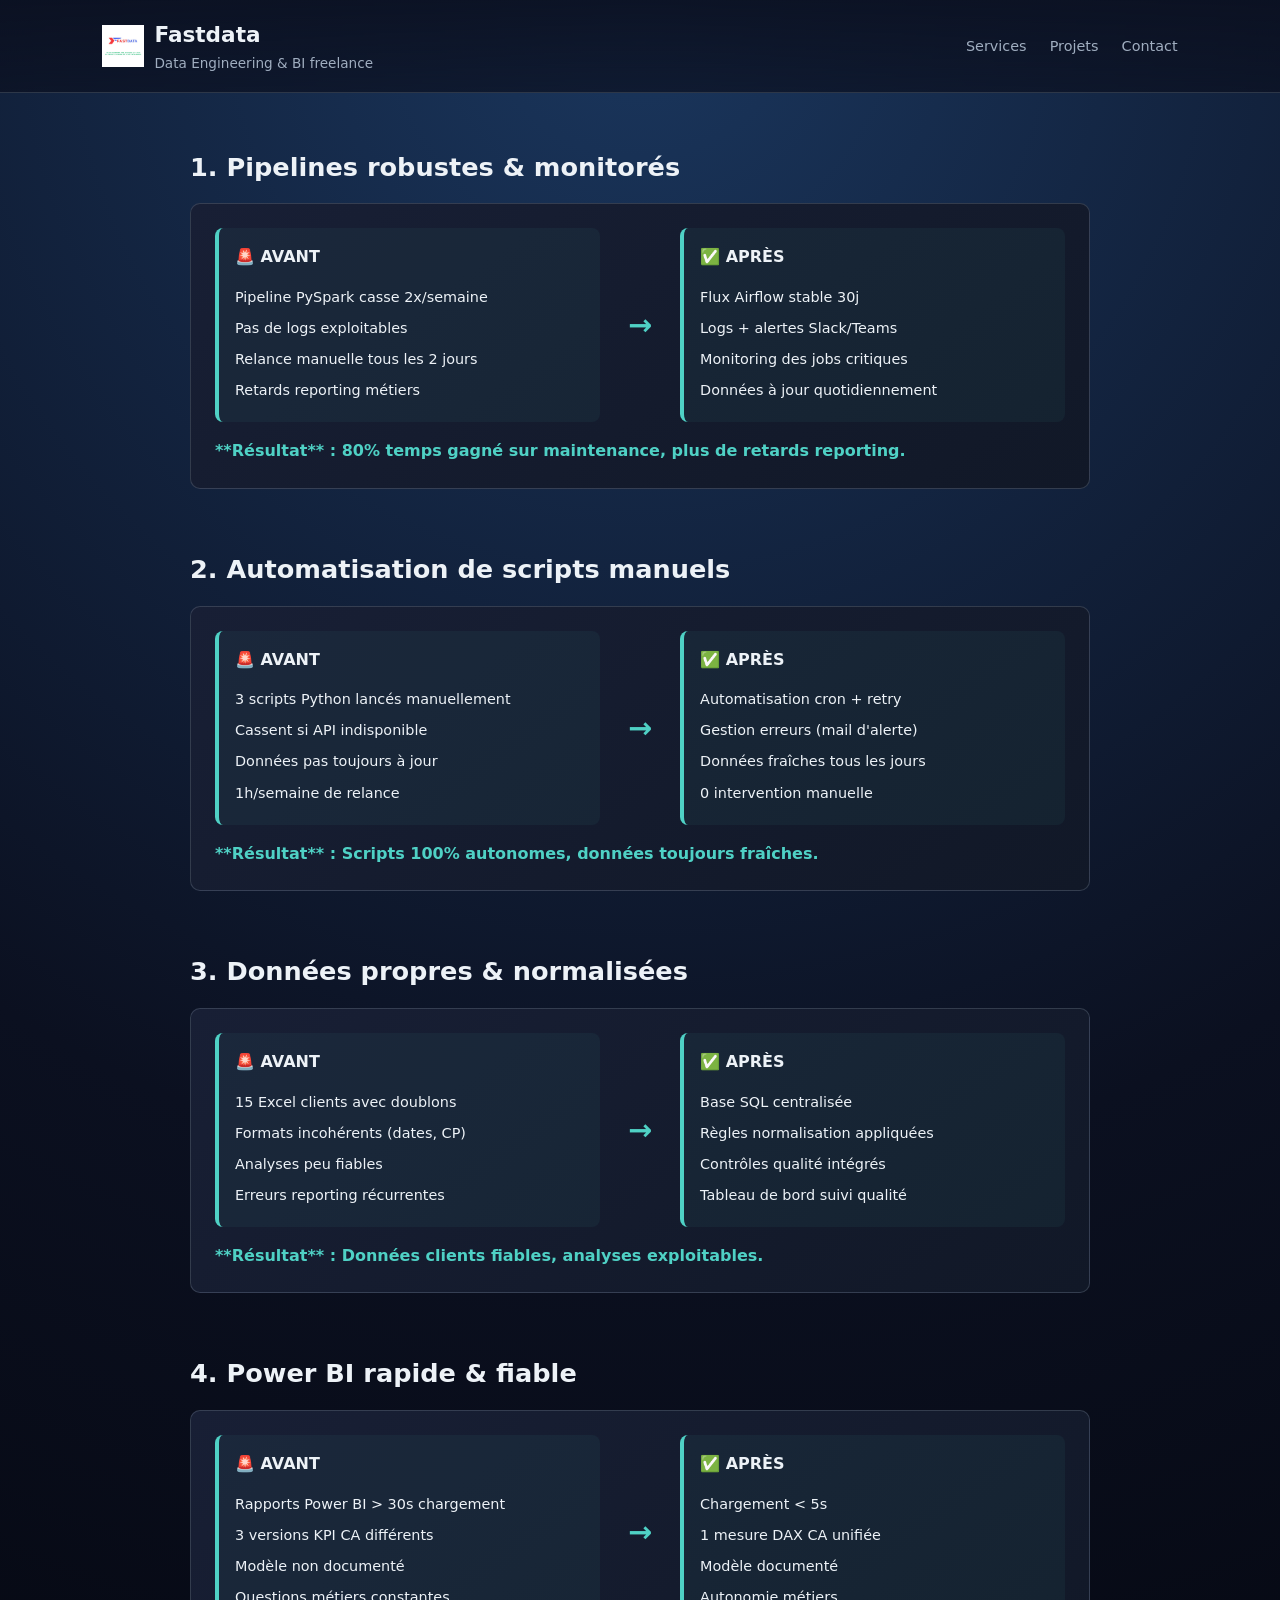
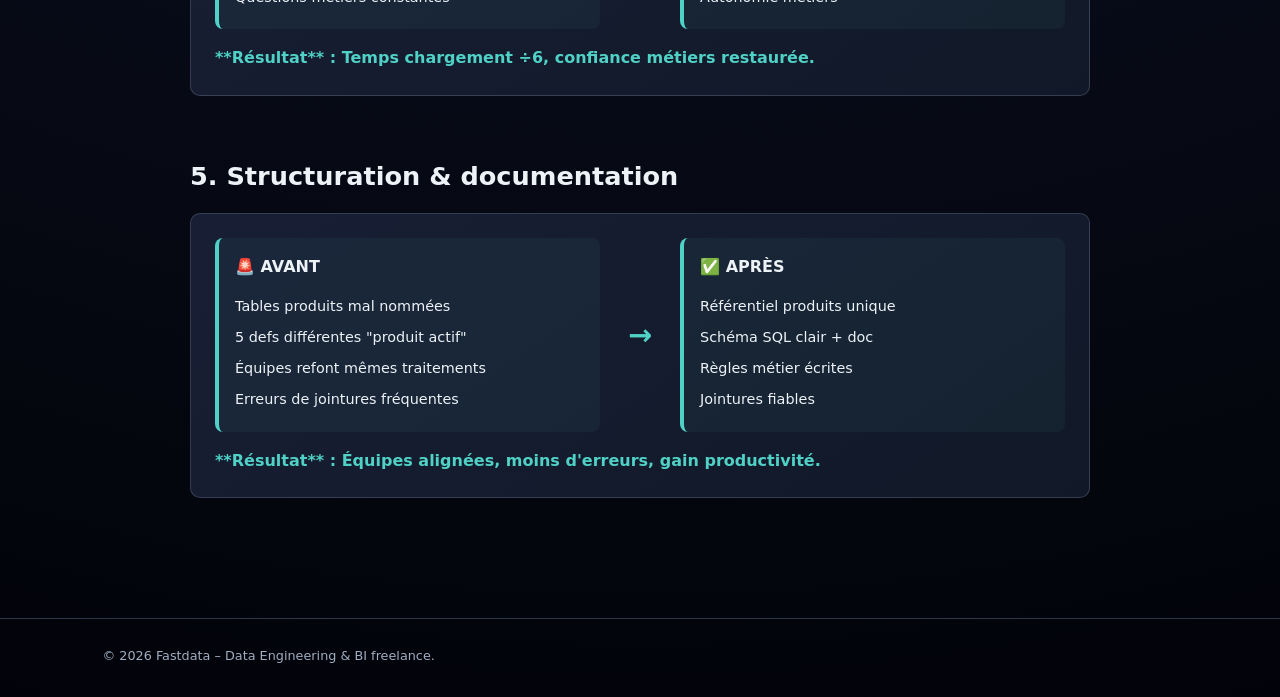
==== projet.html @ d9309104 "Add files via upload" ====
<!DOCTYPE html>
<html lang="fr">
<head>
  <meta charset="UTF-8">
  <title>Projets - Fastdata</title>
  <meta name="viewport" content="width=device-width, initial-scale=1">
  <meta name="description" content="Démos projets data engineering et BI - Fastdata">
  <link rel="stylesheet" href="styles.css">
</head>
<body>
  <header class="site-header">
    <div class="logo-title">
      <img src="assets/fastdata-logo.png" alt="Fastdata" class="logo">
      <div>
        <h1>Fastdata</h1>
        <p class="subtitle">Data Engineering & BI freelance</p>
      </div>
    </div>
    <nav class="nav">
      <a href="index.html#services">Services</a>
      <a href="#projets">Projets</a>
      <a href="index.html#contact">Contact</a>
    </nav>
  </header>

  <main>
    <section id="service1" class="section project-section">
      <h2>1. Pipelines robustes & monitorés</h2>
      <article class="project-demo">
        <div class="demo-before-after">
          <div class="demo-item">
            <h3>🚨 AVANT</h3>
            <ul>
              <li>Pipeline PySpark casse 2x/semaine</li>
              <li>Pas de logs exploitables</li>
              <li>Relance manuelle tous les 2 jours</li>
              <li>Retards reporting métiers</li>
            </ul>
          </div>
          <div class="demo-arrow">→</div>
          <div class="demo-item">
            <h3>✅ APRÈS</h3>
            <ul>
              <li>Flux Airflow stable 30j</li>
              <li>Logs + alertes Slack/Teams</li>
              <li>Monitoring des jobs critiques</li>
              <li>Données à jour quotidiennement</li>
            </ul>
          </div>
        </div>
        <p class="demo-result">**Résultat** : 80% temps gagné sur maintenance, plus de retards reporting.</p>
      </article>
    </section>

    <section id="service2" class="section project-section">
      <h2>2. Automatisation de scripts manuels</h2>
      <article class="project-demo">
        <div class="demo-before-after">
          <div class="demo-item">
            <h3>🚨 AVANT</h3>
            <ul>
              <li>3 scripts Python lancés manuellement</li>
              <li>Cassent si API indisponible</li>
              <li>Données pas toujours à jour</li>
              <li>1h/semaine de relance</li>
            </ul>
          </div>
          <div class="demo-arrow">→</div>
          <div class="demo-item">
            <h3>✅ APRÈS</h3>
            <ul>
              <li>Automatisation cron + retry</li>
              <li>Gestion erreurs (mail d'alerte)</li>
              <li>Données fraîches tous les jours</li>
              <li>0 intervention manuelle</li>
            </ul>
          </div>
        </div>
        <p class="demo-result">**Résultat** : Scripts 100% autonomes, données toujours fraîches.</p>
      </article>
    </section>

    <section id="service3" class="section project-section">
      <h2>3. Données propres & normalisées</h2>
      <article class="project-demo">
        <div class="demo-before-after">
          <div class="demo-item">
            <h3>🚨 AVANT</h3>
            <ul>
              <li>15 Excel clients avec doublons</li>
              <li>Formats incohérents (dates, CP)</li>
              <li>Analyses peu fiables</li>
              <li>Erreurs reporting récurrentes</li>
            </ul>
          </div>
          <div class="demo-arrow">→</div>
          <div class="demo-item">
            <h3>✅ APRÈS</h3>
            <ul>
              <li>Base SQL centralisée</li>
              <li>Règles normalisation appliquées</li>
              <li>Contrôles qualité intégrés</li>
              <li>Tableau de bord suivi qualité</li>
            </ul>
          </div>
        </div>
        <p class="demo-result">**Résultat** : Données clients fiables, analyses exploitables.</p>
      </article>
    </section>

    <section id="service4" class="section project-section">
      <h2>4. Power BI rapide & fiable</h2>
      <article class="project-demo">
        <div class="demo-before-after">
          <div class="demo-item">
            <h3>🚨 AVANT</h3>
            <ul>
              <li>Rapports Power BI > 30s chargement</li>
              <li>3 versions KPI CA différents</li>
              <li>Modèle non documenté</li>
              <li>Questions métiers constantes</li>
            </ul>
          </div>
          <div class="demo-arrow">→</div>
          <div class="demo-item">
            <h3>✅ APRÈS</h3>
            <ul>
              <li>Chargement < 5s</li>
              <li>1 mesure DAX CA unifiée</li>
              <li>Modèle documenté</li>
              <li>Autonomie métiers</li>
            </ul>
          </div>
        </div>
        <p class="demo-result">**Résultat** : Temps chargement ÷6, confiance métiers restaurée.</p>
      </article>
    </section>

    <section id="service5" class="section project-section">
      <h2>5. Structuration & documentation</h2>
      <article class="project-demo">
        <div class="demo-before-after">
          <div class="demo-item">
            <h3>🚨 AVANT</h3>
            <ul>
              <li>Tables produits mal nommées</li>
              <li>5 defs différentes "produit actif"</li>
              <li>Équipes refont mêmes traitements</li>
              <li>Erreurs de jointures fréquentes</li>
            </ul>
          </div>
          <div class="demo-arrow">→</div>
          <div class="demo-item">
            <h3>✅ APRÈS</h3>
            <ul>
              <li>Référentiel produits unique</li>
              <li>Schéma SQL clair + doc</li>
              <li>Règles métier écrites</li>
              <li>Jointures fiables</li>
            </ul>
          </div>
        </div>
        <p class="demo-result">**Résultat** : Équipes alignées, moins d'erreurs, gain productivité.</p>
      </article>
    </section>
  </main>

  <footer class="site-footer">
    <p>© <span id="year"></span> Fastdata – Data Engineering & BI freelance.</p>
  </footer>

  <script>
    document.getElementById('year').textContent = new Date().getFullYear();
  </script>
</body>
</html>
---- styles.css ----
:root {
  --bg: #0b1020;
  --bg-alt: #121729;
  --card: #181f35;
  --accent: #4fd1c5;
  --accent-soft: rgba(79, 209, 197, 0.15);
  --text: #edf2f7;
  --muted: #a0aec0;
  --border: #2d3748;
  --radius: 10px;
  --shadow: 0 18px 40px rgba(0, 0, 0, 0.45);
  --font-main: system-ui, -apple-system, BlinkMacSystemFont, "Segoe UI", sans-serif;
}

*,
*::before,
*::after {
  box-sizing: border-box;
}

body {
  margin: 0;
  font-family: var(--font-main);
  background: radial-gradient(circle at top, #1a365d 0, #0b1020 50%, #020309 100%);
  color: var(--text);
  line-height: 1.6;
}

/* Layout */

.site-header {
  display: flex;
  justify-content: space-between;
  align-items: center;
  padding: 18px 8vw;
  border-bottom: 1px solid var(--border);
  position: sticky;
  top: 0;
  z-index: 10;
  backdrop-filter: blur(14px);
  background: linear-gradient(to bottom, rgba(11, 16, 32, 0.9), rgba(11, 16, 32, 0.7));
}

.logo-title {
  display: flex;
  align-items: center;
  gap: 10px;
}

.logo {
  width: 42px;
  height: 42px;
  object-fit: contain;
}

h1 {
  font-size: 1.35rem;
  margin: 0;
}

.subtitle {
  margin: 0;
  font-size: 0.85rem;
  color: var(--muted);
}

.nav a {
  color: var(--muted);
  text-decoration: none;
  margin-left: 18px;
  font-size: 0.9rem;
}

.nav a:hover {
  color: var(--accent);
}

main {
  padding: 32px 8vw 60px;
}

/* Hero */

.hero {
  max-width: 780px;
  margin: 40px 0 32px;
}

.hero h2 {
  font-size: 2.1rem;
  margin-bottom: 10px;
}

.hero p {
  color: var(--muted);
  max-width: 640px;
}

.btn-primary {
  display: inline-block;
  margin-top: 18px;
  padding: 10px 22px;
  border-radius: 999px;
  background: linear-gradient(135deg, var(--accent), #63b3ed);
  color: #0b1020;
  text-decoration: none;
  font-weight: 600;
  font-size: 0.95rem;
  box-shadow: var(--shadow);
}

/* Sections */

.section {
  margin-top: 40px;
}

.section h2 {
  font-size: 1.6rem;
  margin-bottom: 16px;
}

.section-alt {
  background: linear-gradient(to right, rgba(26, 32, 44, 0.9), rgba(26, 32, 44, 0.65));
  padding: 26px 20px;
  border-radius: var(--radius);
  border: 1px solid rgba(79, 209, 197, 0.15);
}

/* Services */

.service-grid {
  display: grid;
  grid-template-columns: repeat(auto-fit, minmax(260px, 1fr));
  gap: 18px;
}

.service-card {
  background: linear-gradient(145deg, var(--card), #111827);
  border-radius: var(--radius);
  padding: 16px 16px 18px;
  border: 1px solid rgba(148, 163, 184, 0.25);
  box-shadow: 0 14px 30px rgba(0, 0, 0, 0.35);
}

.service-card h3 {
  margin-top: 0;
  font-size: 1.1rem;
}

.service-card .tagline {
  font-weight: 500;
  color: #e2e8f0;
  margin-bottom: 8px;
}

.service-card p {
  font-size: 0.9rem;
  margin: 0 0 6px;
}

.service-card .stack {
  font-size: 0.8rem;
  color: var(--muted);
  border-top: 1px dashed var(--border);
  padding-top: 6px;
}

/* Approach */

.approach-grid {
  display: grid;
  grid-template-columns: repeat(auto-fit, minmax(220px, 1fr));
  gap: 18px;
}

.approach-grid h3 {
  margin-top: 0;
  font-size: 1rem;
}

.approach-grid p {
  font-size: 0.9rem;
  color: #e2e8f0;
}

/* Contact */

.contact-list {
  list-style: none;
  padding: 0;
  margin: 10px 0 0;
  font-size: 0.9rem;
}

.contact-list li {
  margin-bottom: 4px;
}

.contact-list a {
  color: var(--accent);
  text-decoration: none;
}

.contact-list a:hover {
  text-decoration: underline;
}

/* Footer */

.site-footer {
  border-top: 1px solid var(--border);
  padding: 14px 8vw 18px;
  font-size: 0.8rem;
  color: var(--muted);
}

/* Responsive */

@media (max-width: 720px) {
  .site-header {
    flex-direction: column;
    align-items: flex-start;
    gap: 10px;
  }

  .nav a {
    margin-left: 0;
    margin-right: 14px;
  }

  .hero h2 {
    font-size: 1.7rem;
  }
}

/* Boutons Demo + RDV */
.btn-demo {
  display: inline-block;
  margin-top: 8px;
  padding: 6px 14px;
  background: rgba(79, 209, 197, 0.2);
  color: var(--accent);
  text-decoration: none;
  border: 1px solid rgba(79, 209, 197, 0.4);
  border-radius: 6px;
  font-size: 0.85rem;
  font-weight: 500;
}

.btn-demo:hover {
  background: var(--accent-soft);
  border-color: var(--accent);
}

.cta-buttons {
  display: flex;
  gap: 12px;
  margin-top: 20px;
  flex-wrap: wrap;
}

.btn-secondary {
  padding: 10px 22px;
  border-radius: 999px;
  background: transparent;
  color: var(--accent);
  text-decoration: none;
  font-weight: 500;
  border: 1px solid var(--accent-soft);
  font-size: 0.95rem;
}

.btn-secondary:hover {
  background: var(--accent-soft);
}

/* Projets Demo */
.project-section {
  max-width: 900px;
  margin: 0 auto 60px;
}

.project-demo {
  background: linear-gradient(145deg, var(--card), #111827);
  border-radius: var(--radius);
  padding: 24px;
  border: 1px solid rgba(148, 163, 184, 0.25);
}

.demo-before-after {
  display: grid;
  grid-template-columns: 1fr auto 1fr;
  gap: 20px;
  align-items: start;
  margin-bottom: 16px;
}

.demo-item {
  background: rgba(79, 209, 197, 0.05);
  padding: 16px;
  border-radius: 8px;
  border-left: 4px solid var(--accent);
}

.demo-item h3 {
  margin: 0 0 12px;
  font-size: 1rem;
}

.demo-item ul {
  margin: 0;
  padding-left: 0;
  list-style: none;
}

.demo-item li {
  padding: 4px 0;
  font-size: 0.9rem;
}

.demo-arrow {
  font-size: 1.8rem;
  color: var(--accent);
  font-weight: bold;
  align-self: center;
  margin: 0 8px;
}

.demo-result {
  font-size: 1rem;
  font-weight: 600;
  color: var(--accent);
  margin: 0;
}

/* Responsive projets */
@media (max-width: 720px) {
  .demo-before-after {
    grid-template-columns: 1fr;
    gap: 16px;
  }
  
  .demo-arrow {
    display: none;
  }
  
  .cta-buttons {
    flex-direction: column;
    align-items: stretch;
  }
  
  .btn-primary, .btn-secondary {
    text-align: center;
  }
}
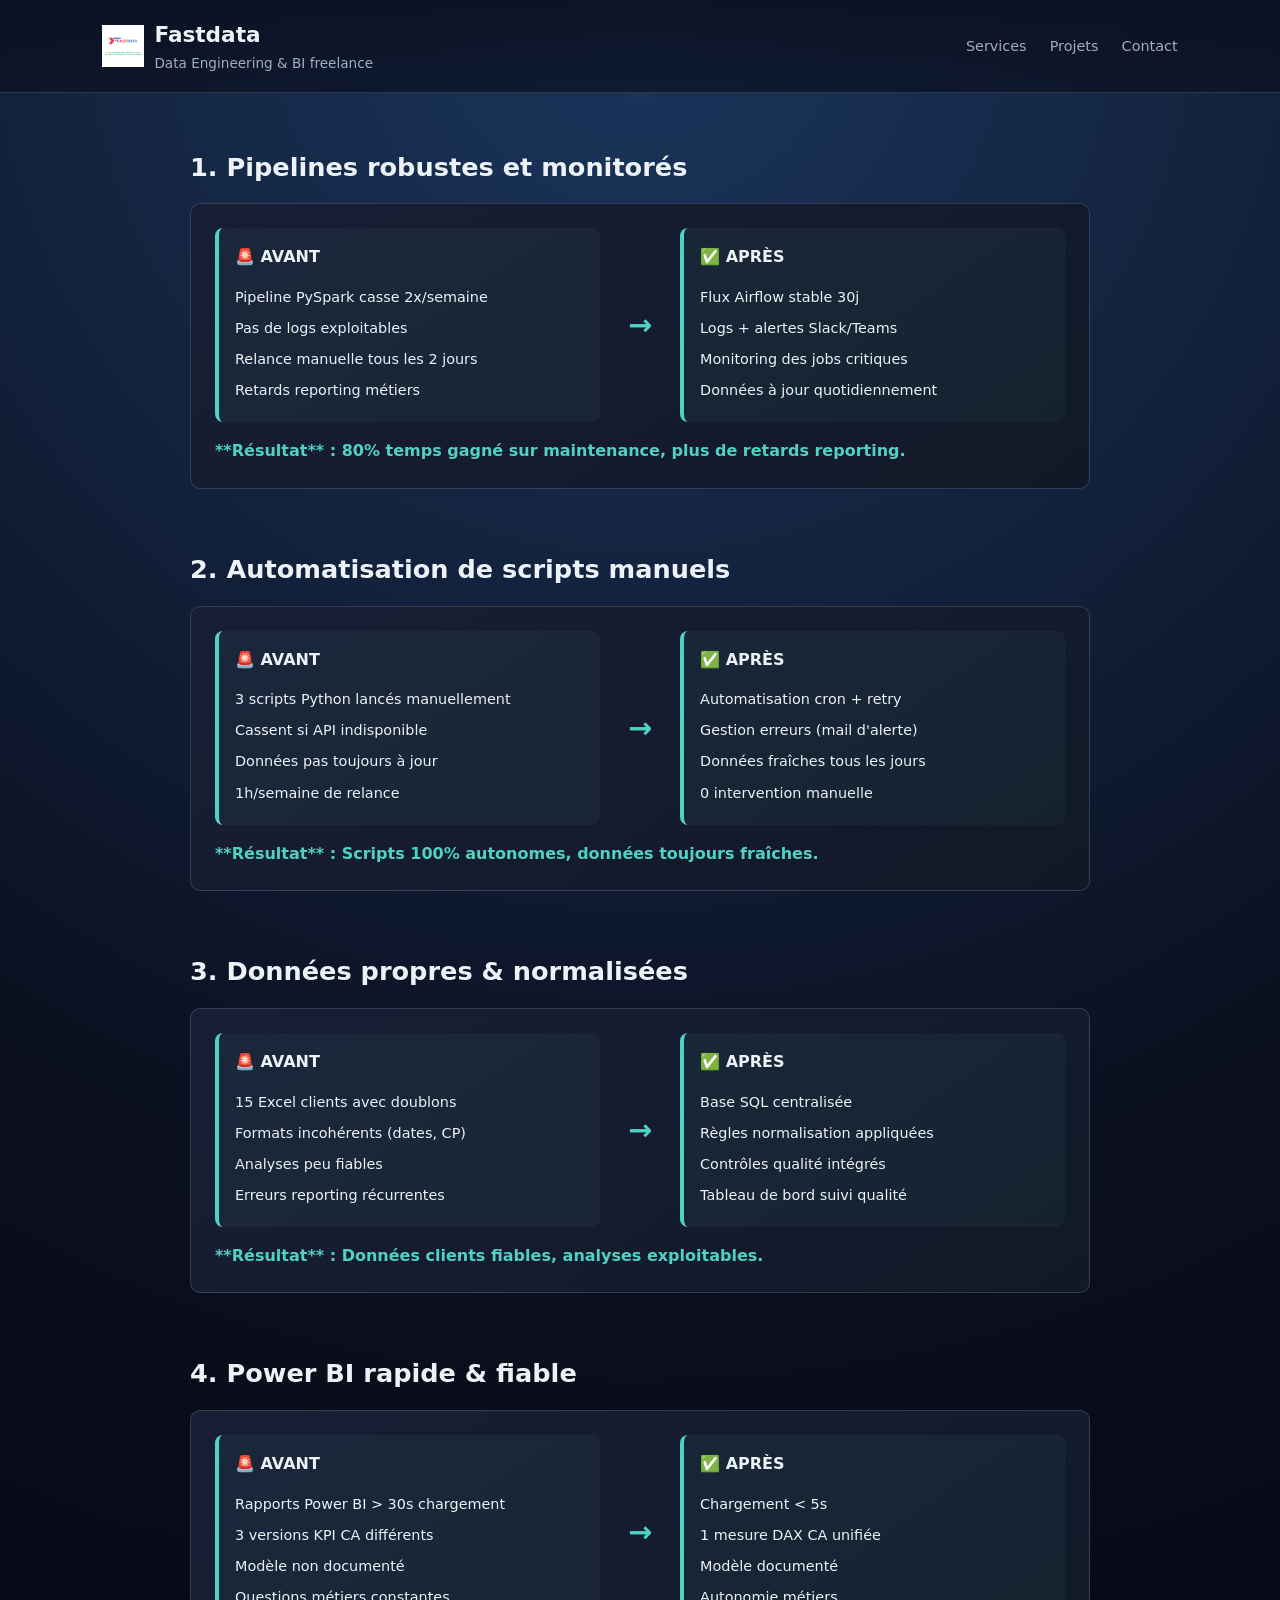
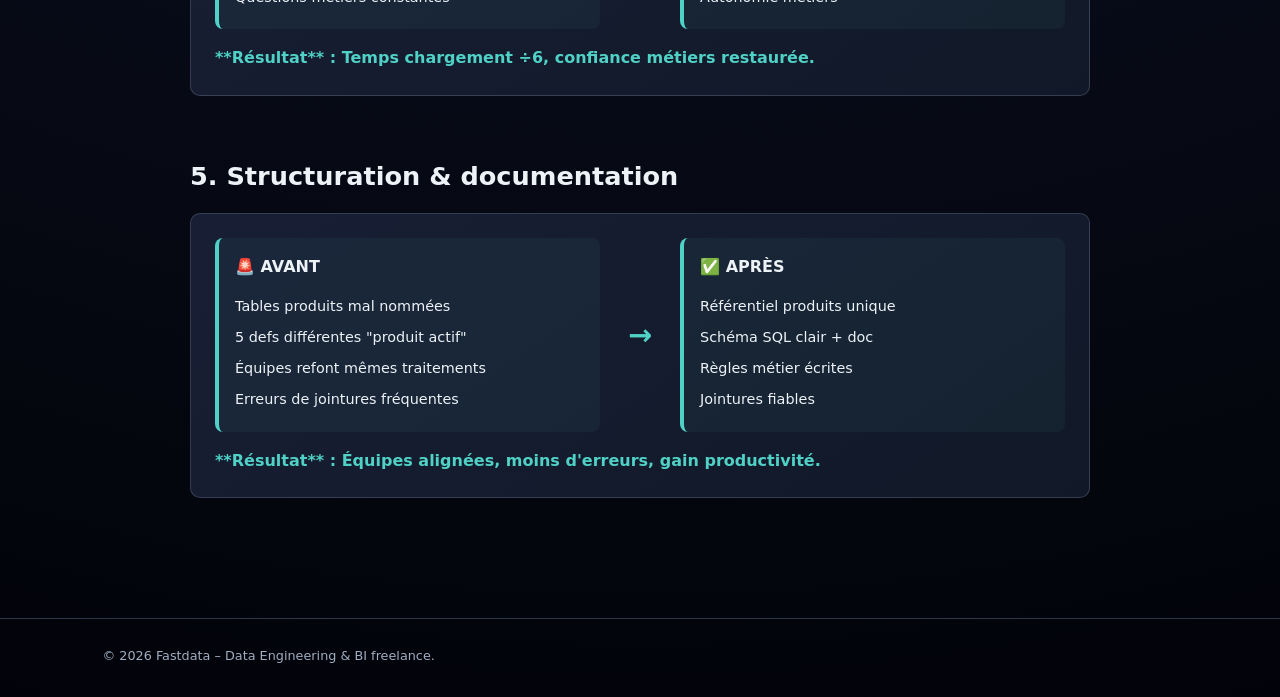
==== commit cc5f524e: "Fix typo in section heading for service1" ====
--- a/projet.html
+++ b/projet.html
@@ -25,7 +25,7 @@
 
   <main>
     <section id="service1" class="section project-section">
-      <h2>1. Pipelines robustes & monitorés</h2>
+      <h2>1. Pipelines robustes et monitorés</h2>
       <article class="project-demo">
         <div class="demo-before-after">
           <div class="demo-item">
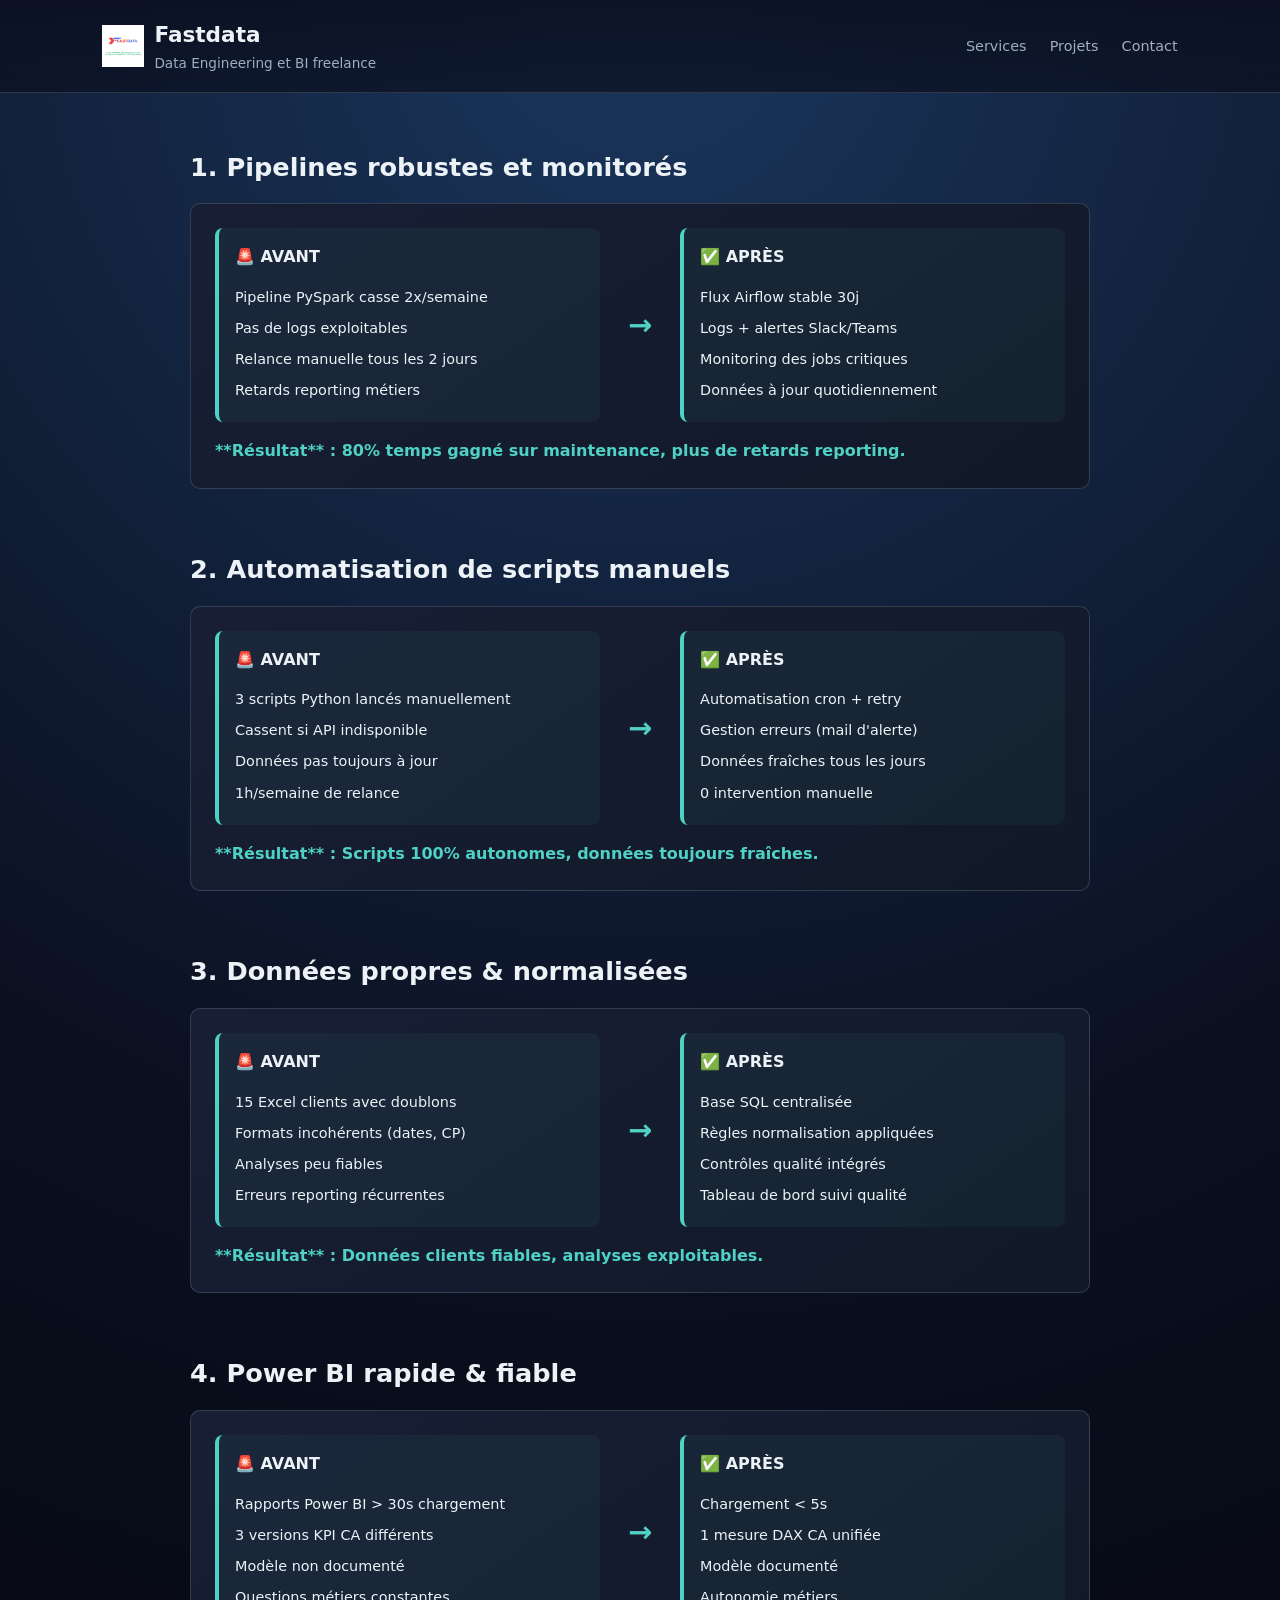
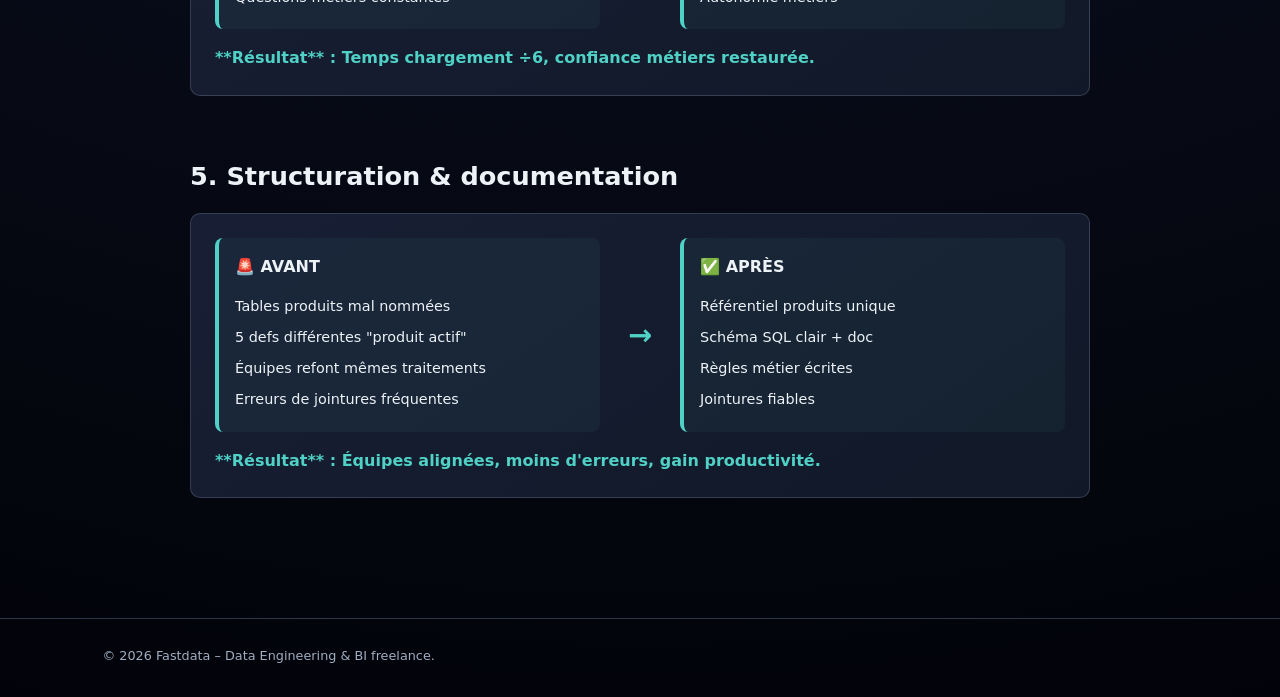
==== commit 3c9a7627: "Update subtitle text in projet.html" ====
--- a/projet.html
+++ b/projet.html
@@ -13,7 +13,7 @@
       <img src="assets/fastdata-logo.png" alt="Fastdata" class="logo">
       <div>
         <h1>Fastdata</h1>
-        <p class="subtitle">Data Engineering & BI freelance</p>
+        <p class="subtitle">Data Engineering et BI freelance</p>
       </div>
     </div>
     <nav class="nav">
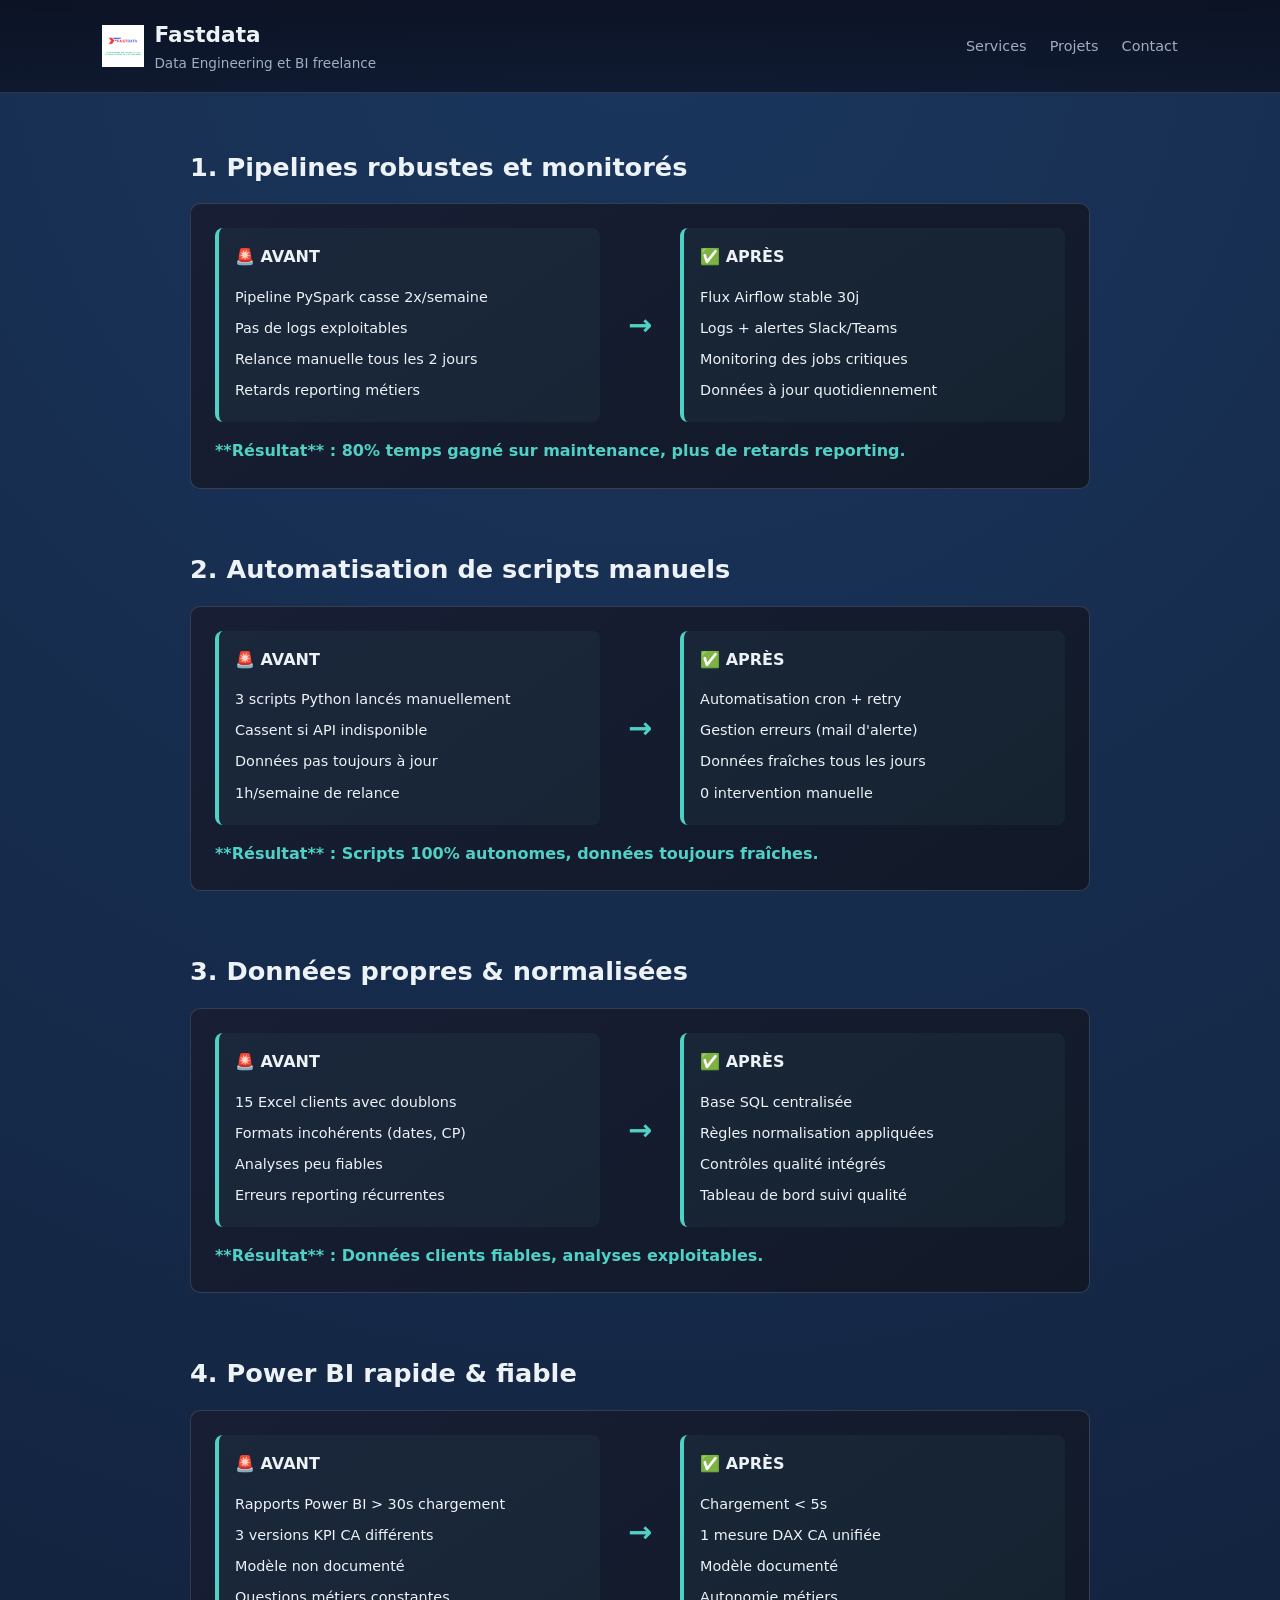
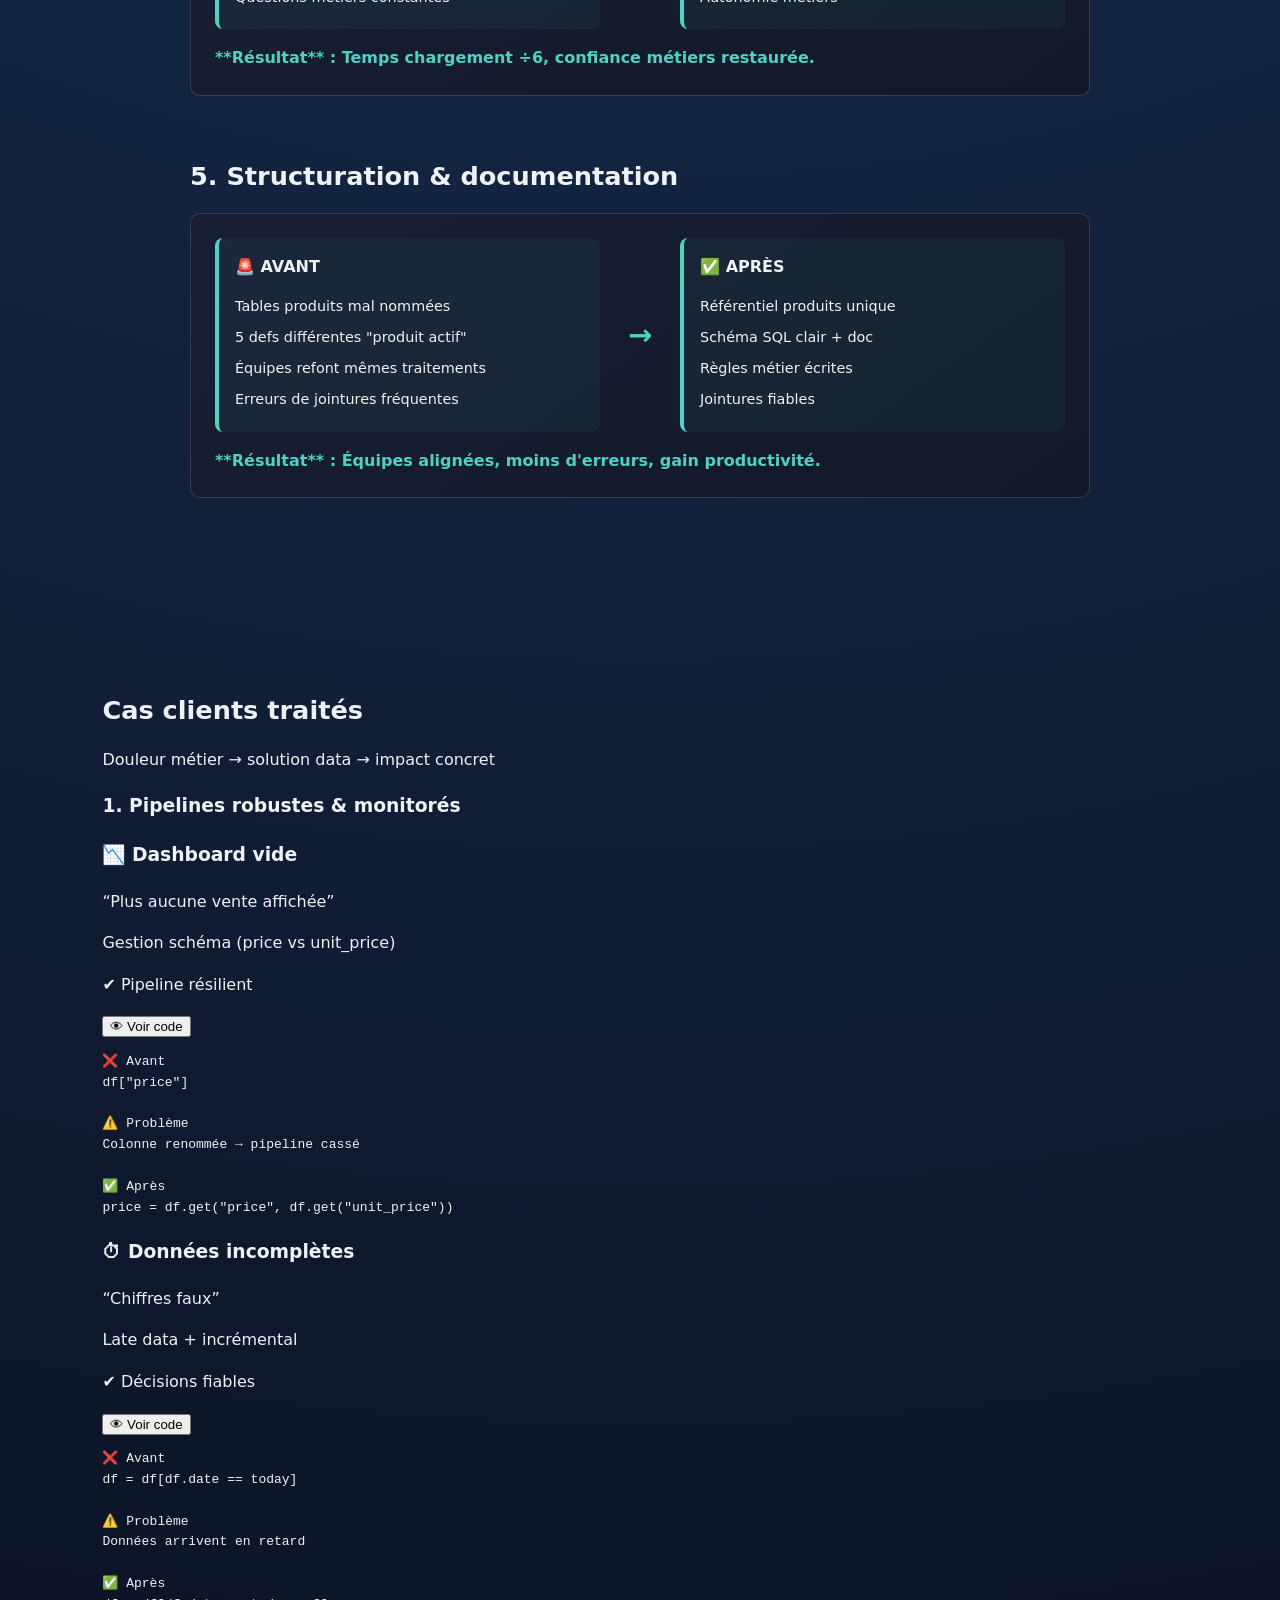
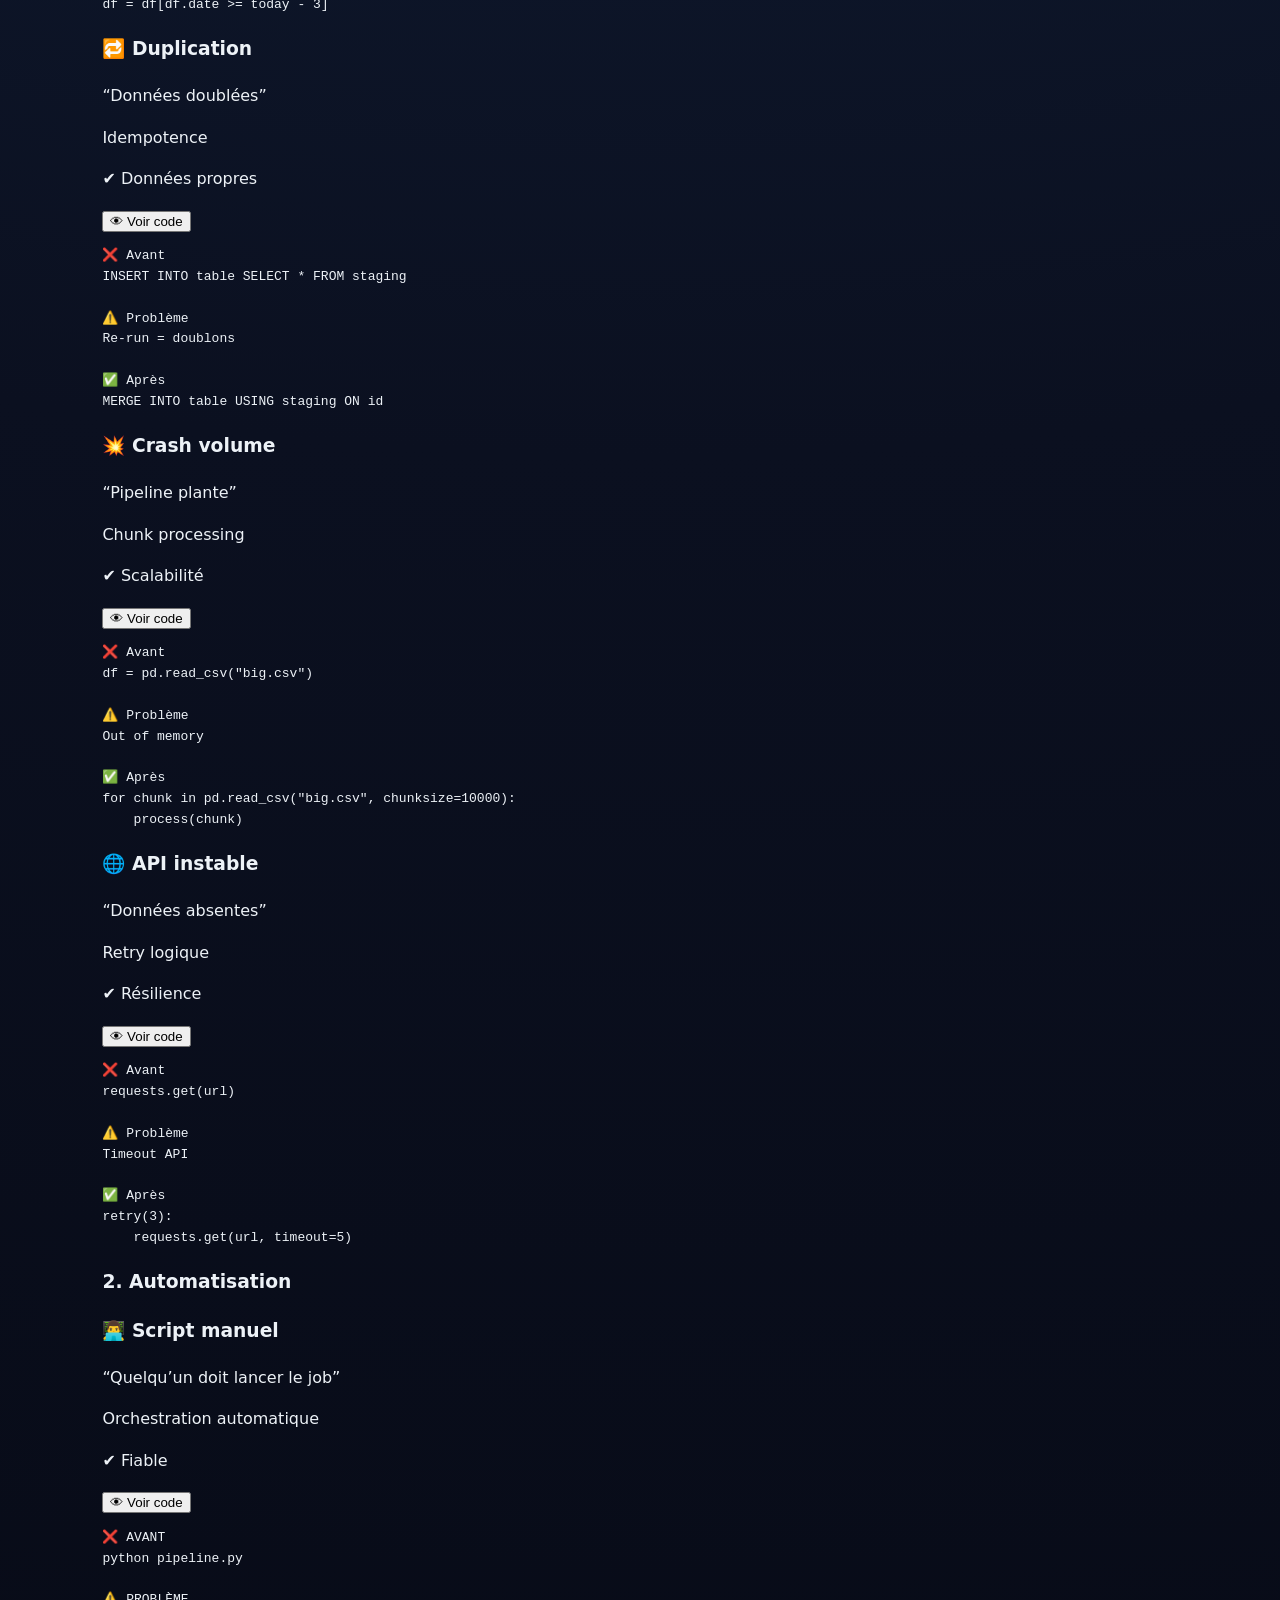
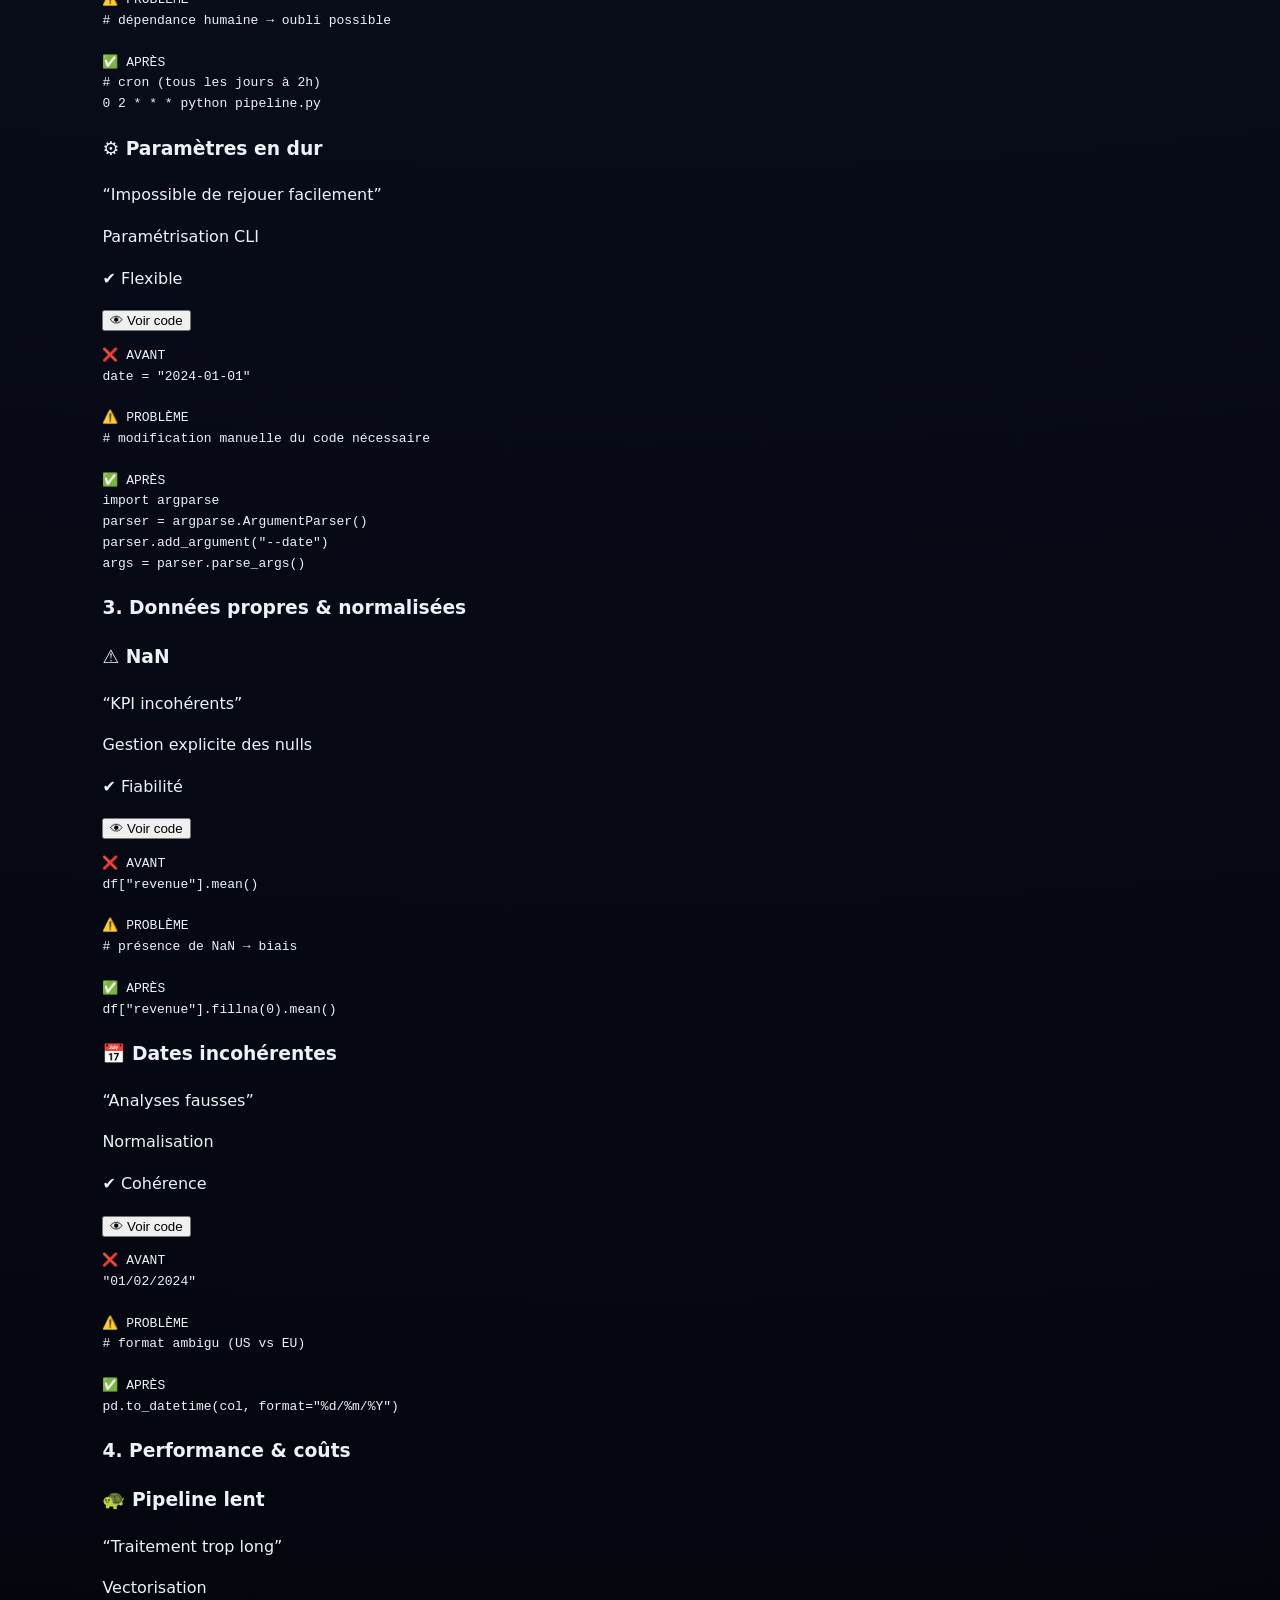
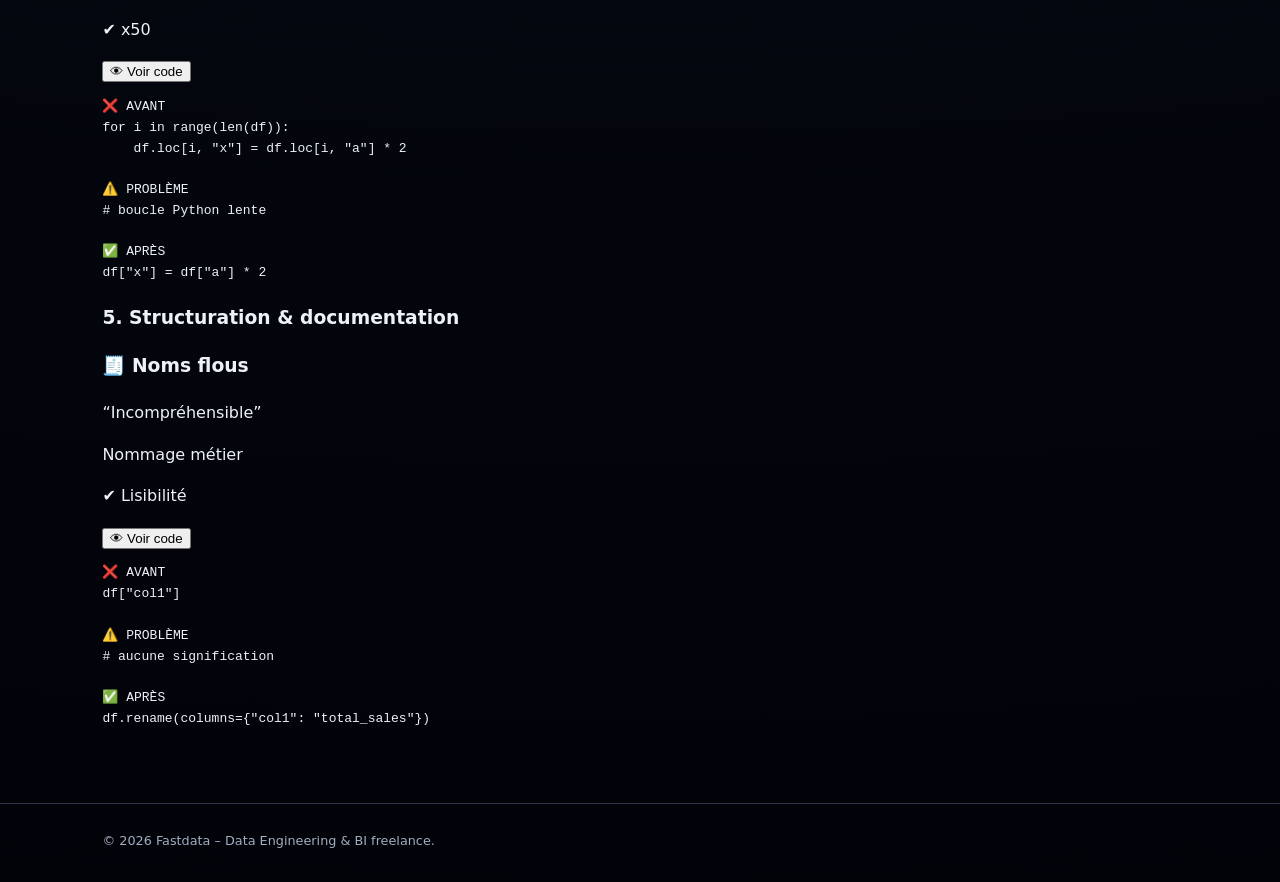
==== commit 1a73d0f9: "Add client case studies section to projet.html" ====
--- a/projet.html
+++ b/projet.html
@@ -165,6 +165,283 @@
     </section>
   </main>
 
+  <main>
+<section class="section">
+<h2>Cas clients traités</h2>
+<p class="section-intro">Douleur métier → solution data → impact concret</p>
+
+<h3 class="group-title">1. Pipelines robustes & monitorés</h3>
+
+<div class="case-grid">
+
+<!-- CASE 1 -->
+<div class="case-card">
+  <h3>📉 Dashboard vide</h3>
+  <p class="pain">“Plus aucune vente affichée”</p>
+  <p class="solution">Gestion schéma (price vs unit_price)</p>
+  <p class="impact">✔ Pipeline résilient</p>
+
+  <button class="toggle-btn">👁 Voir code</button>
+
+  <div class="code-block">
+<pre>
+❌ Avant
+df["price"]
+
+⚠️ Problème
+Colonne renommée → pipeline cassé
+
+✅ Après
+price = df.get("price", df.get("unit_price"))
+</pre>
+  </div>
+</div>
+
+<!-- CASE 2 -->
+<div class="case-card">
+  <h3>⏱ Données incomplètes</h3>
+  <p class="pain">“Chiffres faux”</p>
+  <p class="solution">Late data + incrémental</p>
+  <p class="impact">✔ Décisions fiables</p>
+
+  <button class="toggle-btn">👁 Voir code</button>
+
+  <div class="code-block">
+<pre>
+❌ Avant
+df = df[df.date == today]
+
+⚠️ Problème
+Données arrivent en retard
+
+✅ Après
+df = df[df.date >= today - 3]
+</pre>
+  </div>
+</div>
+
+<!-- CASE 3 -->
+<div class="case-card">
+  <h3>🔁 Duplication</h3>
+  <p class="pain">“Données doublées”</p>
+  <p class="solution">Idempotence</p>
+  <p class="impact">✔ Données propres</p>
+
+  <button class="toggle-btn">👁 Voir code</button>
+
+  <div class="code-block">
+<pre>
+❌ Avant
+INSERT INTO table SELECT * FROM staging
+
+⚠️ Problème
+Re-run = doublons
+
+✅ Après
+MERGE INTO table USING staging ON id
+</pre>
+  </div>
+</div>
+
+<!-- CASE 4 -->
+<div class="case-card">
+  <h3>💥 Crash volume</h3>
+  <p class="pain">“Pipeline plante”</p>
+  <p class="solution">Chunk processing</p>
+  <p class="impact">✔ Scalabilité</p>
+
+  <button class="toggle-btn">👁 Voir code</button>
+
+  <div class="code-block">
+<pre>
+❌ Avant
+df = pd.read_csv("big.csv")
+
+⚠️ Problème
+Out of memory
+
+✅ Après
+for chunk in pd.read_csv("big.csv", chunksize=10000):
+    process(chunk)
+</pre>
+  </div>
+</div>
+
+<!-- CASE 5 -->
+<div class="case-card">
+  <h3>🌐 API instable</h3>
+  <p class="pain">“Données absentes”</p>
+  <p class="solution">Retry logique</p>
+  <p class="impact">✔ Résilience</p>
+
+  <button class="toggle-btn">👁 Voir code</button>
+
+  <div class="code-block">
+<pre>
+❌ Avant
+requests.get(url)
+
+⚠️ Problème
+Timeout API
+
+✅ Après
+retry(3):
+    requests.get(url, timeout=5)
+</pre>
+  </div>
+</div>
+
+</div>
+
+<!-- ===================== 2. AUTOMATISATION ===================== -->
+<h3 class="group-title">2. Automatisation</h3>
+<div class="case-grid">
+
+<div class="case-card">
+<h3>👨‍💻 Script manuel</h3>
+<p class="pain">“Quelqu’un doit lancer le job”</p>
+<p class="solution">Orchestration automatique</p>
+<p class="impact">✔ Fiable</p>
+<button class="toggle-btn">👁 Voir code</button>
+<div class="code-block"><pre>
+❌ AVANT
+python pipeline.py
+
+⚠️ PROBLÈME
+# dépendance humaine → oubli possible
+
+✅ APRÈS
+# cron (tous les jours à 2h)
+0 2 * * * python pipeline.py
+</pre></div>
+</div>
+
+<div class="case-card">
+<h3>⚙️ Paramètres en dur</h3>
+<p class="pain">“Impossible de rejouer facilement”</p>
+<p class="solution">Paramétrisation CLI</p>
+<p class="impact">✔ Flexible</p>
+<button class="toggle-btn">👁 Voir code</button>
+<div class="code-block"><pre>
+❌ AVANT
+date = "2024-01-01"
+
+⚠️ PROBLÈME
+# modification manuelle du code nécessaire
+
+✅ APRÈS
+import argparse
+parser = argparse.ArgumentParser()
+parser.add_argument("--date")
+args = parser.parse_args()
+</pre></div>
+</div>
+
+</div>
+
+<!-- ===================== 3. DATA QUALITY ===================== -->
+<h3 class="group-title">3. Données propres & normalisées</h3>
+<div class="case-grid">
+
+<div class="case-card">
+<h3>⚠️ NaN</h3>
+<p class="pain">“KPI incohérents”</p>
+<p class="solution">Gestion explicite des nulls</p>
+<p class="impact">✔ Fiabilité</p>
+<button class="toggle-btn">👁 Voir code</button>
+<div class="code-block"><pre>
+❌ AVANT
+df["revenue"].mean()
+
+⚠️ PROBLÈME
+# présence de NaN → biais
+
+✅ APRÈS
+df["revenue"].fillna(0).mean()
+</pre></div>
+</div>
+
+<div class="case-card">
+<h3>📅 Dates incohérentes</h3>
+<p class="pain">“Analyses fausses”</p>
+<p class="solution">Normalisation</p>
+<p class="impact">✔ Cohérence</p>
+<button class="toggle-btn">👁 Voir code</button>
+<div class="code-block"><pre>
+❌ AVANT
+"01/02/2024"
+
+⚠️ PROBLÈME
+# format ambigu (US vs EU)
+
+✅ APRÈS
+pd.to_datetime(col, format="%d/%m/%Y")
+</pre></div>
+</div>
+
+</div>
+
+<!-- ===================== 4. PERFORMANCE ===================== -->
+<h3 class="group-title">4. Performance & coûts</h3>
+<div class="case-grid">
+
+<div class="case-card">
+<h3>🐢 Pipeline lent</h3>
+<p class="pain">“Traitement trop long”</p>
+<p class="solution">Vectorisation</p>
+<p class="impact">✔ x50</p>
+<button class="toggle-btn">👁 Voir code</button>
+<div class="code-block"><pre>
+❌ AVANT
+for i in range(len(df)):
+    df.loc[i, "x"] = df.loc[i, "a"] * 2
+
+⚠️ PROBLÈME
+# boucle Python lente
+
+✅ APRÈS
+df["x"] = df["a"] * 2
+</pre></div>
+</div>
+
+</div>
+
+<!-- ===================== 5. STRUCTURATION ===================== -->
+<h3 class="group-title">5. Structuration & documentation</h3>
+<div class="case-grid">
+
+<div class="case-card">
+<h3>🧾 Noms flous</h3>
+<p class="pain">“Incompréhensible”</p>
+<p class="solution">Nommage métier</p>
+<p class="impact">✔ Lisibilité</p>
+<button class="toggle-btn">👁 Voir code</button>
+<div class="code-block"><pre>
+❌ AVANT
+df["col1"]
+
+⚠️ PROBLÈME
+# aucune signification
+
+✅ APRÈS
+df.rename(columns={"col1": "total_sales"})
+</pre></div>
+</div>
+
+</div>
+
+</div>
+</section>
+</main>
+
+<script>
+document.querySelectorAll(".toggle-btn").forEach(btn => {
+  btn.addEventListener("click", () => {
+    const block = btn.nextElementSibling;
+    block.classList.toggle("open");
+  });
+});
+</script>
   <footer class="site-footer">
     <p>© <span id="year"></span> Fastdata – Data Engineering & BI freelance.</p>
   </footer>
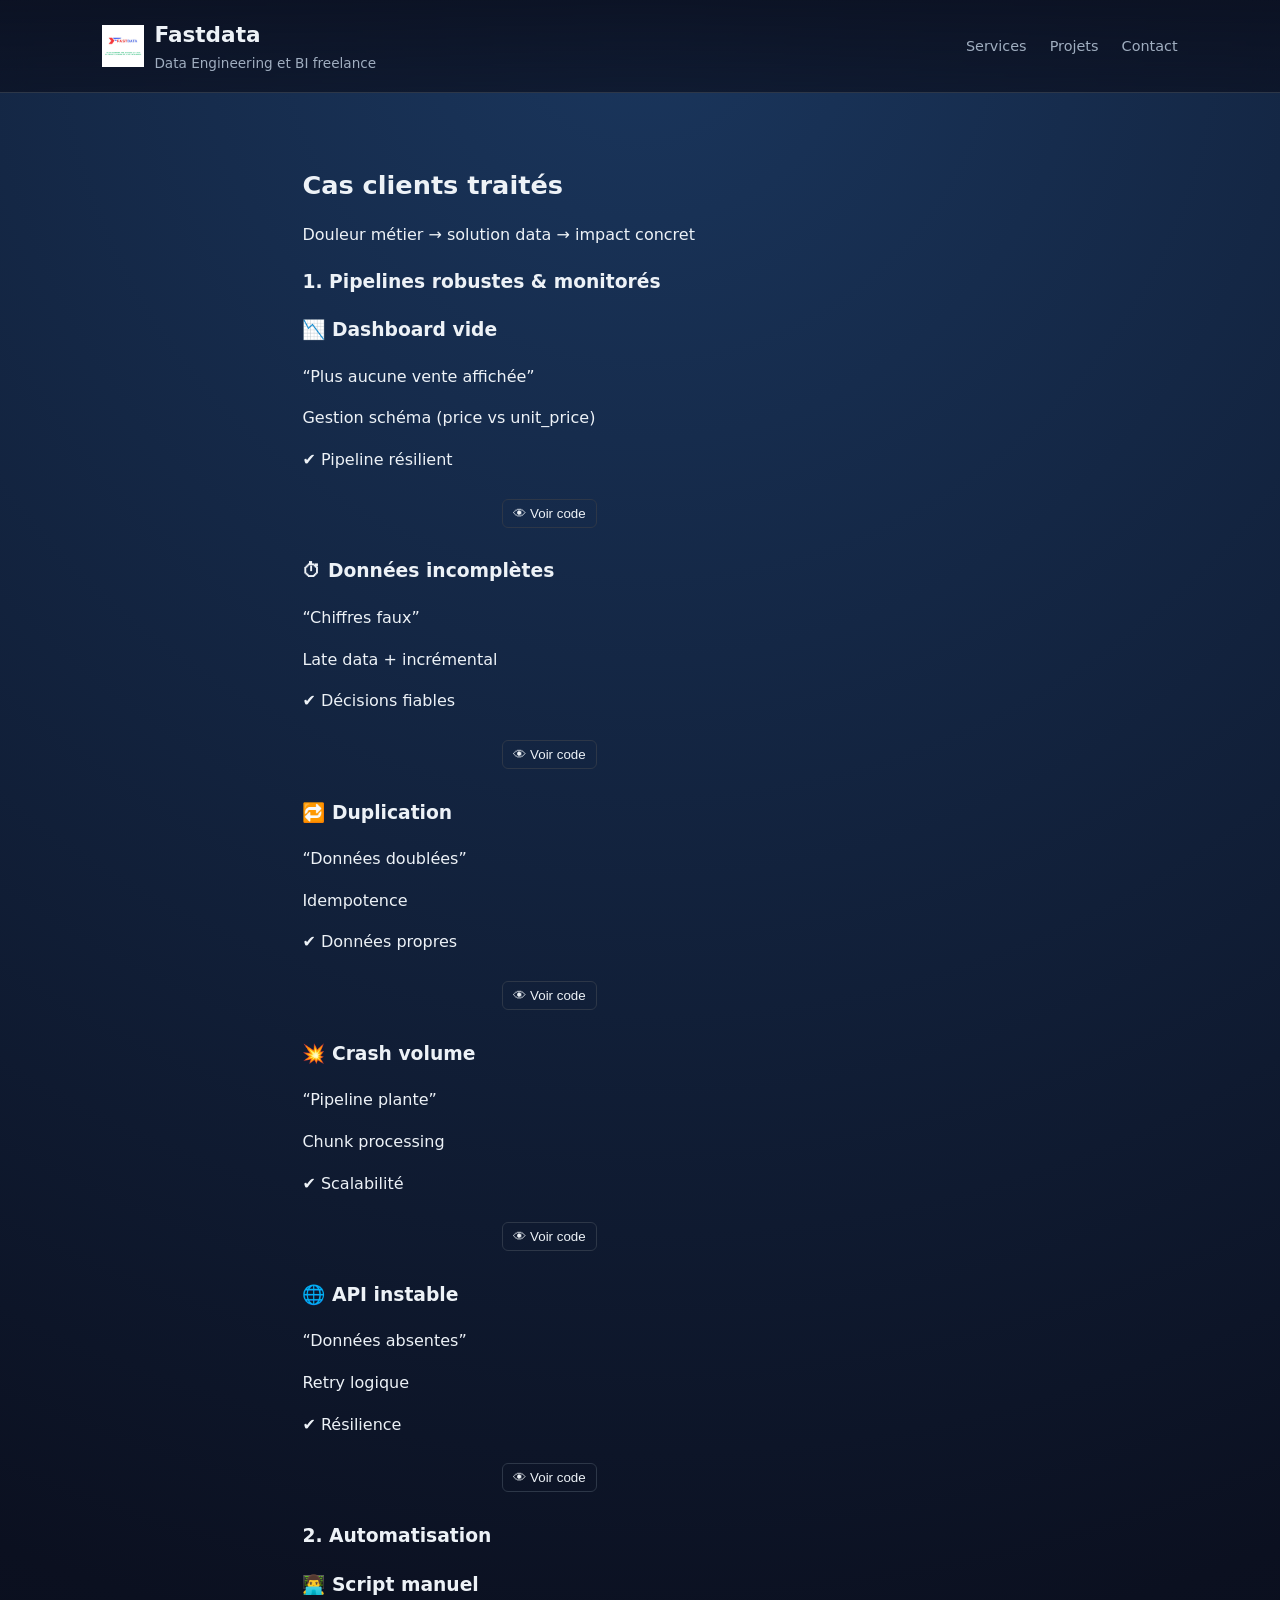
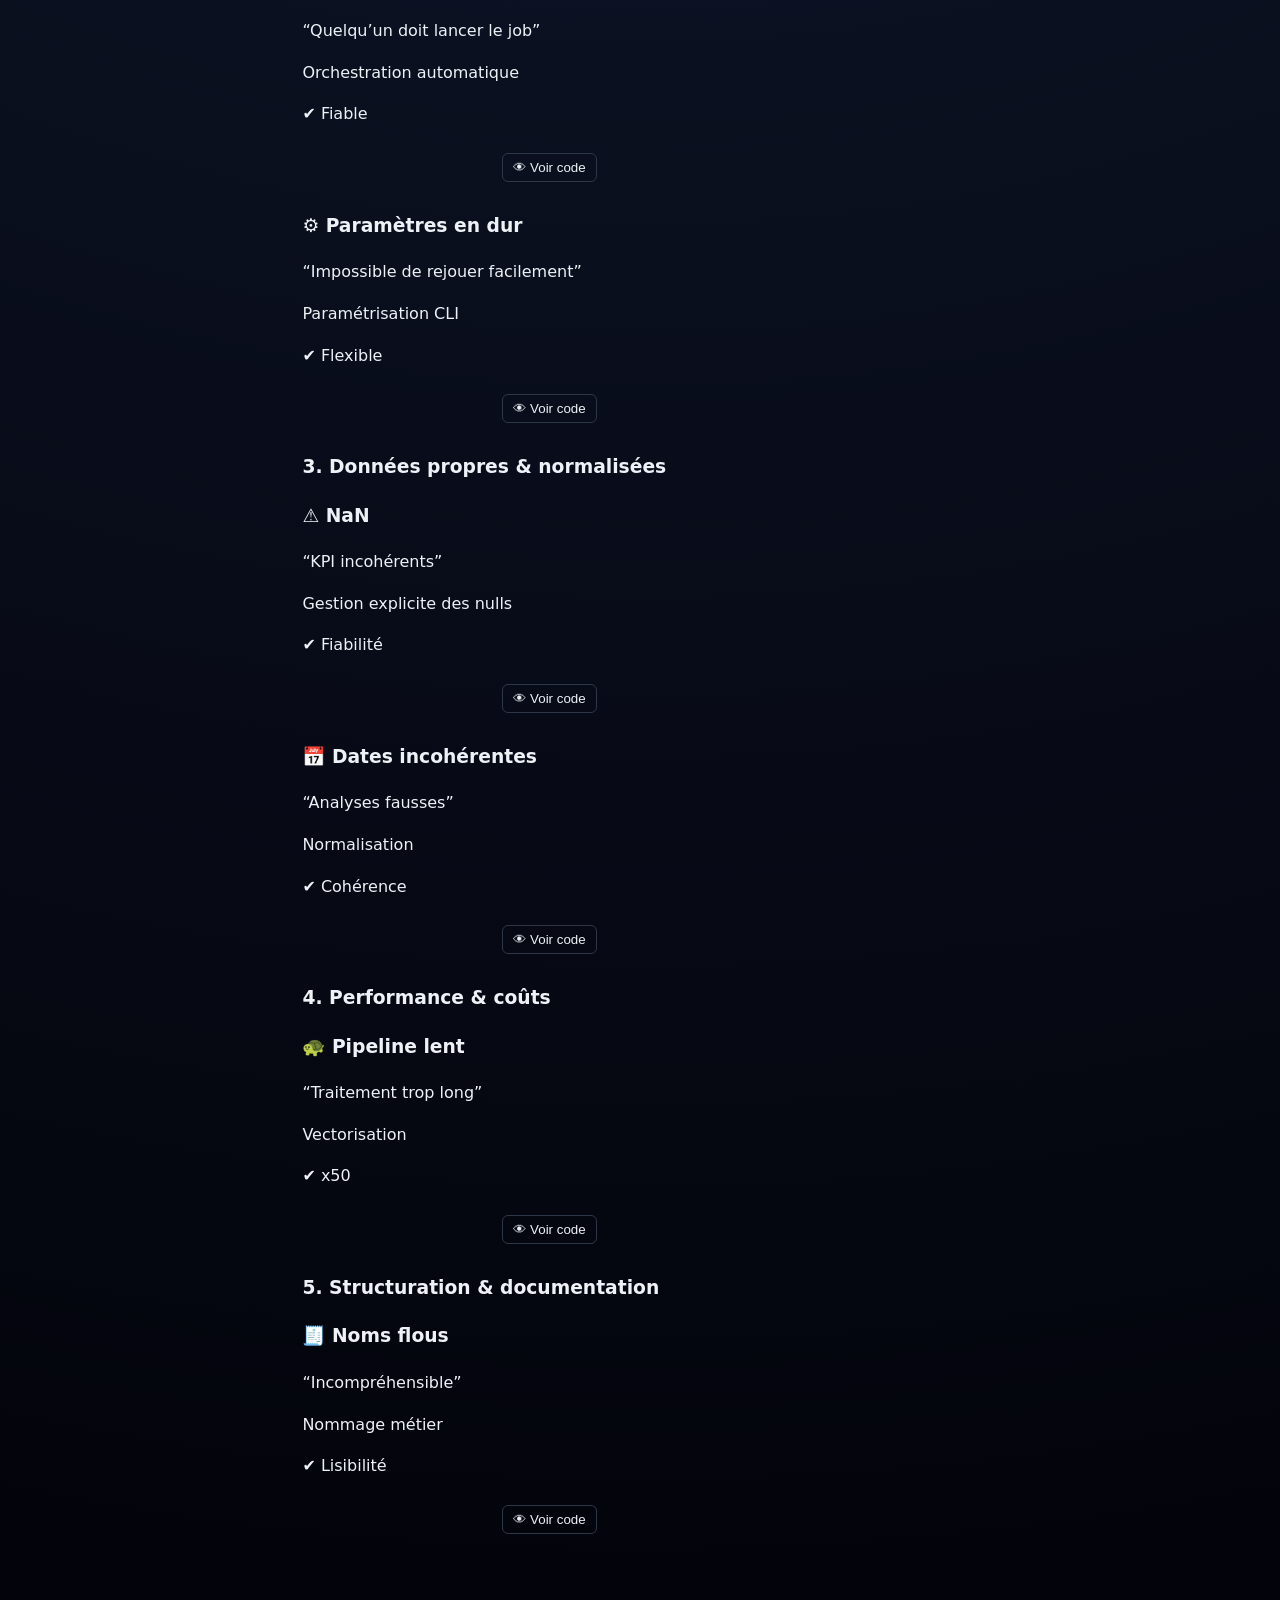
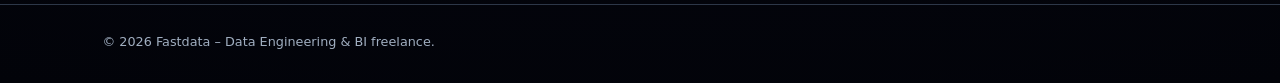
==== commit 70993c5e: "Update projet.html to remove comments and add content Removed commented-out main section and added c" ====
--- a/projet.html
+++ b/projet.html
@@ -22,7 +22,7 @@
       <a href="index.html#contact">Contact</a>
     </nav>
   </header>
-
+<!--
   <main>
     <section id="service1" class="section project-section">
       <h2>1. Pipelines robustes et monitorés</h2>
@@ -164,7 +164,7 @@
       </article>
     </section>
   </main>
-
+-->
   <main>
 <section class="section">
 <h2>Cas clients traités</h2>
--- a/styles.css
+++ b/styles.css
@@ -355,3 +355,38 @@
   }
 }
 
+.toggle-btn {
+  margin-top: 10px;
+  margin-left: 200px;
+  background: transparent;
+  border: 1px solid var(--border);
+  color: var(--text);
+  padding: 6px 10px;
+  border-radius: 6px;
+  cursor: pointer;
+}
+
+.code-block {
+  max-height: 0;
+  overflow: hidden;
+  transition: 0.3s ease;
+  margin-top: 10px;
+  margin-left: 200px;
+}
+
+.code-block.open {
+  max-height: 300px;
+}
+
+pre {
+  background: #020617;
+  padding: 12px;
+  padding-left: 200px;
+  border-radius: 6px;
+  font-size: 0.85rem;
+  overflow-x: auto;
+}
+
+.section {
+  margin-left: 200px;
+}
